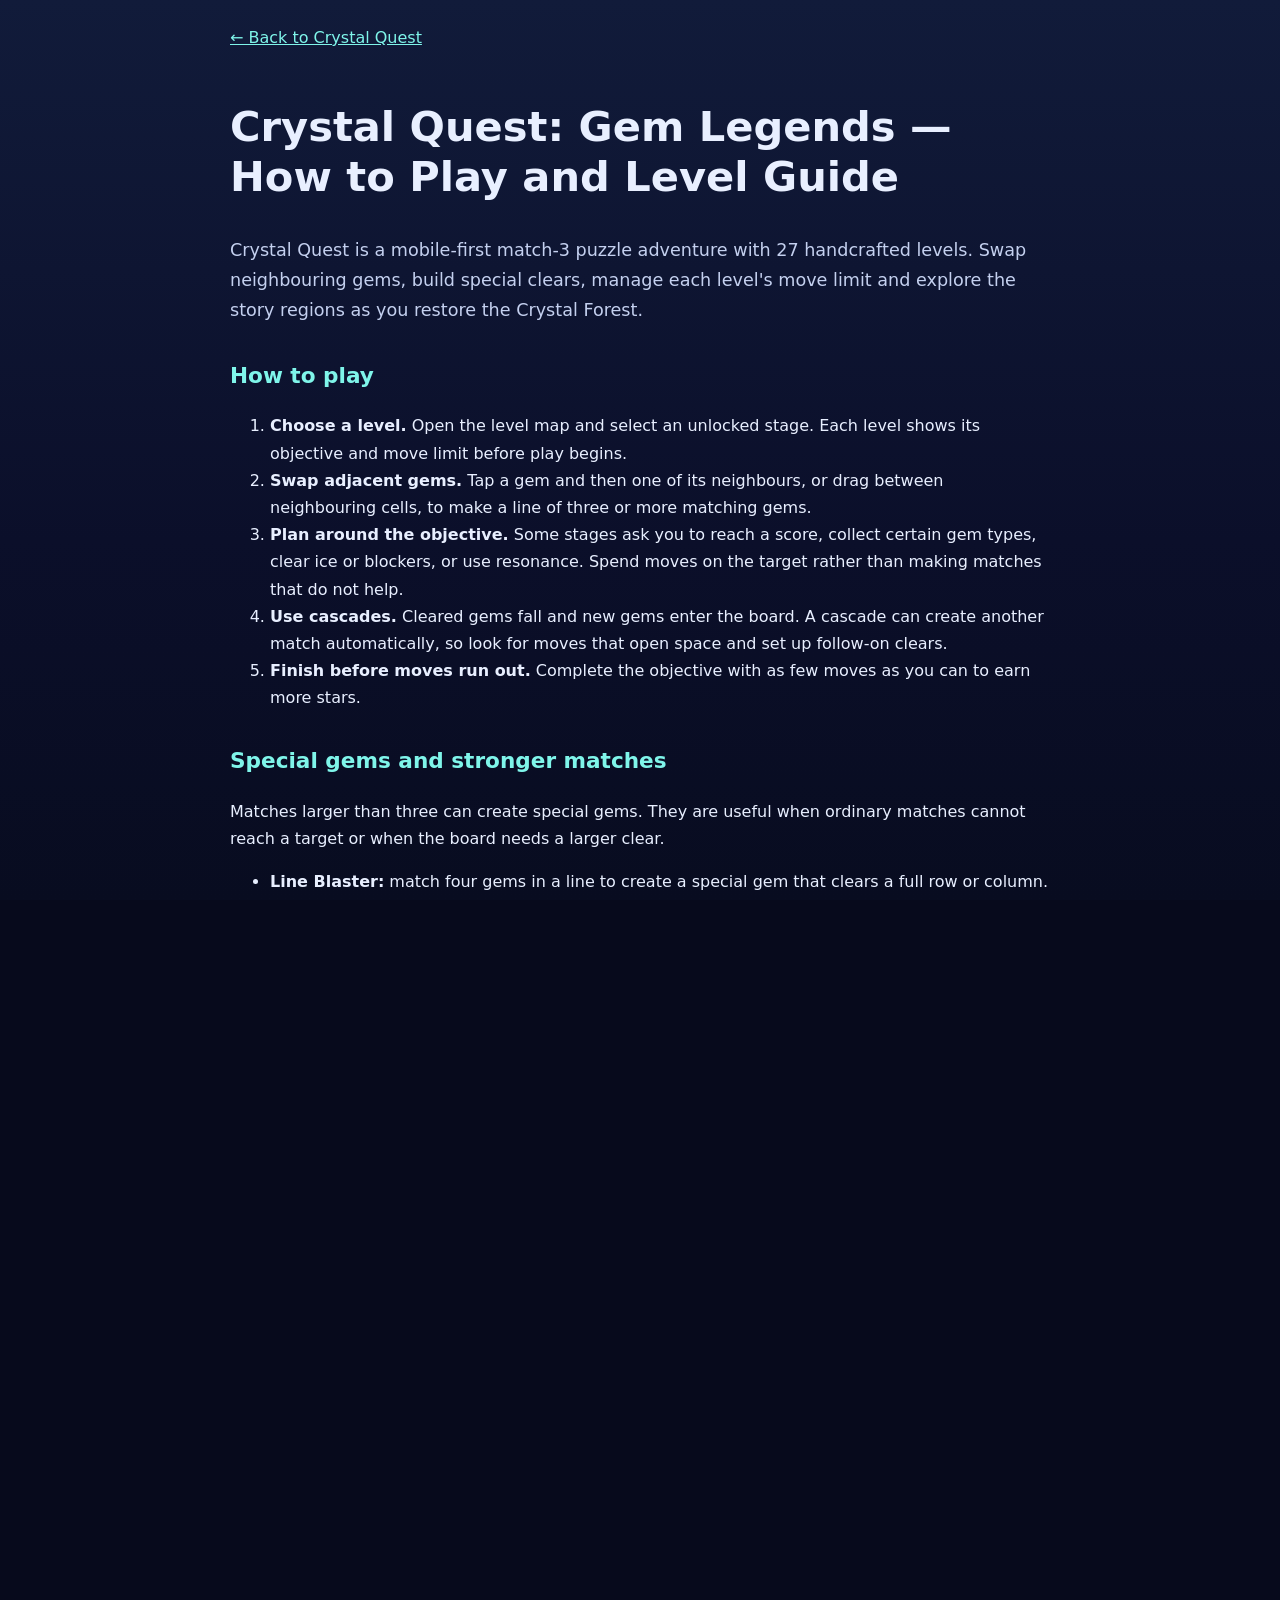
==== guide.html @ a1018753 "content: add Crystal Quest match-3 player guide" ====
<!DOCTYPE html>
<html lang="en">
<head>
  <meta charset="utf-8" />
  <meta name="viewport" content="width=device-width, initial-scale=1" />
  <meta name="description" content="Learn how to play Crystal Quest: Gem Legends, create special gems, use Crystal Resonance, beat Guardians and complete all 27 match-3 levels." />
  <meta name="robots" content="index, follow" />
  <title>Crystal Quest Guide: Match-3 Tips, Gems &amp; Levels</title>
  <link rel="canonical" href="https://gogocompany.in/crystalquest/guide.html" />
  <meta property="og:title" content="Crystal Quest Guide: Match-3 Tips, Gems &amp; Levels" />
  <meta property="og:description" content="Learn how to play Crystal Quest: Gem Legends, create special gems, use Crystal Resonance, beat Guardians and complete all 27 match-3 levels." />
  <meta property="og:type" content="article" />
  <meta property="og:url" content="https://gogocompany.in/crystalquest/guide.html" />
  <meta property="og:image" content="https://gogocompany.in/crystalquest/images/bg_cavern.jpg" />
  <meta name="twitter:card" content="summary_large_image" />
  <meta name="twitter:title" content="Crystal Quest Guide: Match-3 Tips, Gems &amp; Levels" />
  <meta name="twitter:description" content="Learn how to play Crystal Quest: Gem Legends, create special gems, use Crystal Resonance, beat Guardians and complete all 27 match-3 levels." />
  <link rel="stylesheet" href="styles.css" />
  <script type="application/ld+json">
  {
    "@context": "https://schema.org",
    "@type": "WebPage",
    "name": "Crystal Quest Guide: Match-3 Tips, Gems & Levels",
    "description": "A player guide to the rules, special gems, resonance levels, Guardians and progression in Crystal Quest: Gem Legends.",
    "url": "https://gogocompany.in/crystalquest/guide.html",
    "isPartOf": {
      "@type": "WebSite",
      "name": "Crystal Quest: Gem Legends",
      "url": "https://gogocompany.in/crystalquest/"
    },
    "publisher": {
      "@type": "Organization",
      "name": "GoGo Company",
      "url": "https://gogocompany.in/",
      "logo": "https://gogocompany.in/favicon.svg"
    }
  }
  </script>
  <style>
    :root { color-scheme: dark; }
    * { box-sizing: border-box; }
    body {
      margin: 0; padding: 24px 16px 48px;
      font-family: system-ui, -apple-system, "Segoe UI", sans-serif;
      line-height: 1.7; color: #e8efff;
      background: linear-gradient(180deg, #111b3a, #0b0f2a 60%, #080c20);
    }
    main { max-width: 820px; margin: 0 auto; }
    a { color: #7ff5ea; }
    h1 { font-size: clamp(1.8rem, 5vw, 2.6rem); line-height: 1.2; }
    h2 { margin-top: 2rem; color: #7ff5ea; font-size: 1.35rem; }
    h3 { margin-bottom: .35rem; color: #b5c7ff; }
    p, li { font-size: 1rem; }
    .lead { color: #c4d0ef; font-size: 1.1rem; }
    .back { display: inline-block; margin: 0 0 1rem; }
    .note { border-left: 3px solid #35e0d0; padding: .75rem 1rem; background: #121d3c; border-radius: 8px; }
    .play { display: inline-block; margin-top: 1rem; padding: .75rem 1.1rem; border-radius: 12px; background: #35e0d0; color: #081322; font-weight: 800; text-decoration: none; }
    footer { margin-top: 2rem; padding-top: 1rem; border-top: 1px solid #2a3760; color: #aab7d7; font-size: .9rem; }
  </style>
</head>
<body>
<main>
  <a class="back" href="./">← Back to Crystal Quest</a>
  <article>
    <h1>Crystal Quest: Gem Legends — How to Play and Level Guide</h1>
    <p class="lead">Crystal Quest is a mobile-first match-3 puzzle adventure with 27 handcrafted levels. Swap neighbouring gems, build special clears, manage each level's move limit and explore the story regions as you restore the Crystal Forest.</p>

    <h2>How to play</h2>
    <ol>
      <li><strong>Choose a level.</strong> Open the level map and select an unlocked stage. Each level shows its objective and move limit before play begins.</li>
      <li><strong>Swap adjacent gems.</strong> Tap a gem and then one of its neighbours, or drag between neighbouring cells, to make a line of three or more matching gems.</li>
      <li><strong>Plan around the objective.</strong> Some stages ask you to reach a score, collect certain gem types, clear ice or blockers, or use resonance. Spend moves on the target rather than making matches that do not help.</li>
      <li><strong>Use cascades.</strong> Cleared gems fall and new gems enter the board. A cascade can create another match automatically, so look for moves that open space and set up follow-on clears.</li>
      <li><strong>Finish before moves run out.</strong> Complete the objective with as few moves as you can to earn more stars.</li>
    </ol>

    <h2>Special gems and stronger matches</h2>
    <p>Matches larger than three can create special gems. They are useful when ordinary matches cannot reach a target or when the board needs a larger clear.</p>
    <ul>
      <li><strong>Line Blaster:</strong> match four gems in a line to create a special gem that clears a full row or column.</li>
      <li><strong>Prism Core:</strong> match five gems in a line to create a special gem that clears every gem of one colour.</li>
      <li><strong>Star Bomb:</strong> make an L- or T-shaped match to create a special gem that blasts a 3×3 area.</li>
    </ul>
    <p>Swapping two special gems together triggers a larger combined effect. Before using one, check whether its clear will reach the level objective, remove a blocker or prepare a useful cascade.</p>

    <h2>Crystal Resonance: levels 21–26</h2>
    <p>Crystal Resonance is the game's signature board mechanic. In resonance stages, glowing energy veins connect selected cells. Match a crystal on a vein node and energy travels along the path, shattering crystals it reaches. Stone blockers absorb the energy and stop it.</p>
    <p><strong>Tip:</strong> trace the visible vein before spending a move. A match near the start of a long, unobstructed vein can clear more than a direct match elsewhere. If a stone block interrupts the path, plan a separate match beside it instead of expecting the resonance to pass through.</p>

    <h2>Guardians and story regions</h2>
    <p>The adventure moves through three story regions: Crystal Forest, Emberfall Canyon and Starlit Summit. Level 20 introduces the Ember Warden encounter. The campaign finale is The Guardian on level 27, where a shield sequence responds to one gem colour at a time.</p>
    <p>During the Guardian encounter, check the colour shown beside the shield counter and match that colour to crack the next segment. Keep enough moves available for the remaining shield stages and the level objective.</p>

    <h2>Daily Challenge, Relics and saving progress</h2>
    <ul>
      <li><strong>Daily Challenge:</strong> a date-seeded puzzle changes each day. Complete it to build your daily streak.</li>
      <li><strong>Relic Vault:</strong> six one-time collectibles are earned at campaign milestones and add pieces to the game's story.</li>
      <li><strong>Progress:</strong> level progress and stars are saved in the current browser. Use Settings → Export save code to back up progress, then Import save code on another device.</li>
      <li><strong>Offline play:</strong> after the PWA has been installed and its files cached, the game can run offline in supported browsers.</li>
    </ul>

    <h2>Frequently asked questions</h2>
    <h3>How many levels are in Crystal Quest?</h3>
    <p>The campaign contains 27 handcrafted levels, including the Ember Warden encounter and the level 27 Guardian finale.</p>
    <h3>Do I need to download an app or create an account?</h3>
    <p>No account is required. You can play in a supported browser and optionally install the PWA from the browser's install option.</p>
    <h3>What should I do when a level feels difficult?</h3>
    <p>Read the objective first, look for a four- or five-gem match, and check whether a special gem or cascade can clear several target cells at once. In resonance levels, inspect the vein path and any stone blockers before moving.</p>
    <h3>Can I move my saved game to another device?</h3>
    <p>Yes. Export a save code from Settings on the first device and import it on the second one.</p>

    <p class="note">Game rules and features described here are based on the current Crystal Quest: Gem Legends build. Level objectives can differ, so always check the instructions shown inside the selected level.</p>
    <a class="play" href="./">Play Crystal Quest</a>
  </article>
  <footer>Crystal Quest: Gem Legends is an original GoGo Company browser game. <a href="https://gogocompany.in/">Visit GoGo Company</a>.</footer>
</main>
</body>
</html>
---- styles.css ----
:root{--ink: #eaf2ff;--ink-dim: #a8b6d8;--deep: #070a1c;--deep-2: #0d1230;--panel: rgba(16, 22, 52, .86);--panel-solid: #131a3d;--line: rgba(140, 170, 255, .22);--teal: #35e0d0;--teal-dark: #128a92;--pink: #ff4d9d;--gold: #ffc94d;--danger: #ff5f6d;--radius: 16px;--radius-sm: 10px;--shadow: 0 10px 30px rgba(0, 0, 0, .45);--safe-t: env(safe-area-inset-top, 0px);--safe-b: env(safe-area-inset-bottom, 0px);--safe-l: env(safe-area-inset-left, 0px);--safe-r: env(safe-area-inset-right, 0px);--font: "Trebuchet MS", "Segoe UI", system-ui, -apple-system, sans-serif}*{box-sizing:border-box;-webkit-tap-highlight-color:transparent}html,body{margin:0;padding:0;height:100%;overflow:hidden;background:var(--deep);color:var(--ink);font-family:var(--font);overscroll-behavior:none;touch-action:manipulation}#app{position:fixed;inset:0;overflow:hidden}.sr-only{position:absolute;width:1px;height:1px;padding:0;margin:-1px;overflow:hidden;clip:rect(0 0 0 0);white-space:nowrap;border:0}.screen{position:absolute;inset:0;display:none;flex-direction:column;padding:calc(var(--safe-t) + 8px) calc(var(--safe-r) + 10px) calc(var(--safe-b) + 8px) calc(var(--safe-l) + 10px);overflow:hidden}.screen.is-active{display:flex}.bg-layer{position:absolute;inset:0;background-size:cover;background-position:center;z-index:0;pointer-events:none}.bg-home{background-image:url(images/bg_cavern.jpg)}.bg-map{background-image:url(images/bg_map.jpg)}.bg-game{background-image:url(images/bg_cavern.jpg)}.bg-layer:after{content:"";position:absolute;inset:0;background:radial-gradient(ellipse at 50% 30%,#070a1c59,#070a1cdb 78%)}.btn{appearance:none;border:1px solid var(--line);background:#ffffff0f;color:var(--ink);font-family:inherit;font-size:15px;font-weight:700;letter-spacing:.4px;padding:12px 20px;border-radius:var(--radius-sm);cursor:pointer;transition:transform .12s ease,background .18s ease,box-shadow .18s ease;min-height:46px;display:inline-flex;align-items:center;justify-content:center;gap:8px}.btn:active{transform:scale(.96)}.btn:focus-visible{outline:3px solid var(--teal);outline-offset:2px}.btn-primary{background:linear-gradient(180deg,#4ff0dd,#17a8b4);border-color:#7ff5ea;color:#04202a;box-shadow:0 6px #0b6b78,0 10px 22px #17a8b466}.btn-primary:active{box-shadow:0 2px #0b6b78;transform:translateY(3px) scale(.99)}.btn-ghost{background:#ffffff12}.btn-ghost:hover{background:#ffffff21}.btn-danger{background:#ff5f6d29;border-color:#ff5f6d80;color:#ffc3c8}.btn-lg{font-size:19px;padding:16px 34px;min-height:58px;border-radius:14px}.btn[disabled]{opacity:.45;pointer-events:none}.icon-btn{appearance:none;border:1px solid var(--line);background:#ffffff12;color:var(--ink);width:42px;height:42px;border-radius:12px;display:inline-flex;align-items:center;justify-content:center;cursor:pointer;flex:0 0 auto}.icon-btn svg{width:22px;height:22px}.icon-btn:active{transform:scale(.94)}.icon-btn:focus-visible{outline:3px solid var(--teal);outline-offset:2px}.home-inner{position:relative;z-index:1;flex:1;display:flex;flex-direction:column;align-items:center;justify-content:center;gap:26px;text-align:center;padding:10px}.logo{display:flex;flex-direction:column;align-items:center;gap:4px}.logo-gem{width:clamp(84px,24vw,130px);height:clamp(84px,24vw,130px);filter:drop-shadow(0 8px 22px rgba(53,224,208,.5));animation:floaty 3.6s ease-in-out infinite}@keyframes floaty{0%,to{transform:translateY(0) rotate(-2deg)}50%{transform:translateY(-10px) rotate(2deg)}}.logo-title{margin:6px 0 0;font-size:clamp(30px,9.5vw,52px);line-height:.98;letter-spacing:2px;font-weight:900;color:#fff;text-shadow:0 3px 0 #0b6b78,0 6px 18px rgba(0,0,0,.6)}.logo-title span{display:block;color:var(--teal);text-shadow:0 3px 0 #0b3f52,0 6px 18px rgba(0,0,0,.6)}.logo-sub{margin:8px 0 0;font-size:clamp(11px,3.4vw,15px);letter-spacing:6px;color:var(--gold);font-weight:700}.home-actions{display:flex;flex-direction:column;gap:12px;width:min(320px,84vw)}.home-row{display:flex;gap:10px}.home-row .btn{flex:1;font-size:13px;padding:11px 8px}.home-foot{position:relative;z-index:1;margin:0;font-size:11px;color:var(--ink-dim);text-align:center}.topbar{position:relative;z-index:2;display:flex;align-items:center;gap:10px;padding:4px 2px 10px}.topbar-title{flex:1;margin:0;font-size:19px;letter-spacing:1.4px;text-transform:uppercase;color:#fff;text-shadow:0 2px 8px rgba(0,0,0,.7)}.star-pill{display:inline-flex;align-items:center;gap:6px;background:#0000006b;border:1px solid var(--line);padding:7px 13px;border-radius:999px;font-weight:800;font-size:14px}.star-pill svg{width:17px;height:17px;color:var(--gold)}.level-scroll{position:relative;z-index:1;flex:1;overflow-y:auto;overflow-x:hidden;-webkit-overflow-scrolling:touch;padding:4px 2px 24px}.level-grid{display:flex;flex-direction:column;gap:14px;max-width:720px;margin:0 auto}.level-card{position:relative;appearance:none;border:1px solid var(--line);background:var(--panel);border-radius:var(--radius);padding:12px 6px 10px;color:var(--ink);font-family:inherit;cursor:pointer;display:flex;flex-direction:column;align-items:center;gap:5px;min-height:104px;transition:transform .14s ease,box-shadow .2s ease;box-shadow:0 4px 14px #00000059}.level-card:active{transform:scale(.95)}.level-card:focus-visible{outline:3px solid var(--teal);outline-offset:2px}.level-card.is-locked{opacity:.5;cursor:not-allowed}.level-card.is-current{border-color:var(--teal);box-shadow:0 0 0 2px #35e0d059,0 8px 22px #35e0d047}.level-num{font-size:22px;font-weight:900;color:#fff;line-height:1}.level-name{font-size:10px;color:var(--ink-dim);text-align:center;line-height:1.2;min-height:24px}.level-stars{display:flex;gap:2px}.level-stars svg{width:13px;height:13px;color:#fff3}.level-stars svg.on{color:var(--gold)}.level-lock{position:absolute;top:8px;right:8px;width:15px;height:15px;color:var(--ink-dim)}.hud{position:relative;z-index:2;display:flex;align-items:center;gap:8px;padding:2px 2px 8px}.hud-left{flex:1;min-width:0}.hud-level{font-size:11px;letter-spacing:1.6px;text-transform:uppercase;color:var(--teal);font-weight:800}.hud-level-name{font-size:14px;font-weight:700;color:#fff;white-space:nowrap;overflow:hidden;text-overflow:ellipsis}.hud-moves{display:flex;flex-direction:column;align-items:center;background:#00000073;border:1px solid var(--line);border-radius:14px;padding:5px 16px;min-width:78px}.hud-moves-num{font-size:24px;font-weight:900;line-height:1;color:#fff}.hud-moves-label{font-size:9px;letter-spacing:1.4px;text-transform:uppercase;color:var(--ink-dim)}.hud-moves.is-low .hud-moves-num{color:var(--danger);animation:pulse 1s ease-in-out infinite}@keyframes pulse{0%,to{transform:scale(1)}50%{transform:scale(1.14)}}.hud-right{flex:1;text-align:right;min-width:0}.hud-score-label{font-size:10px;letter-spacing:1.6px;text-transform:uppercase;color:var(--ink-dim)}.hud-score{font-size:20px;font-weight:900;color:var(--gold);line-height:1.1}.objective-bar{position:relative;z-index:2;display:flex;gap:8px;flex-wrap:wrap;padding:0 2px 8px}.obj-chip{display:inline-flex;align-items:center;gap:7px;background:#0000006b;border:1px solid var(--line);border-radius:999px;padding:5px 12px 5px 6px;font-size:12px;font-weight:700}.obj-chip.is-done{border-color:var(--teal);background:#35e0d029}.obj-chip.is-done .obj-text{color:var(--teal)}.obj-icon{width:22px;height:22px;flex:0 0 auto}.obj-text{white-space:nowrap}.board-area{position:relative;z-index:1;flex:1;display:flex;align-items:center;justify-content:center;min-height:0}.board-wrap{position:relative;border-radius:20px;background:#06091a9e;border:1px solid rgba(140,170,255,.2);box-shadow:inset 0 0 40px #0009,0 12px 34px #00000080;padding:6px;touch-action:none}#board-canvas{display:block;border-radius:14px;touch-action:none;cursor:pointer}#board-canvas:focus-visible{outline:3px solid var(--teal);outline-offset:3px}.combo-banner{position:absolute;left:50%;top:42%;transform:translate(-50%,-50%) scale(.6);font-size:clamp(22px,7vw,40px);font-weight:900;letter-spacing:2px;color:#fff;text-shadow:0 3px 0 #b03a72,0 0 26px rgba(255,77,157,.9);opacity:0;pointer-events:none;white-space:nowrap}.combo-banner.show{animation:comboPop .95s cubic-bezier(.2,1.4,.4,1) forwards}@keyframes comboPop{0%{opacity:0;transform:translate(-50%,-50%) scale(.5) rotate(-6deg)}25%{opacity:1;transform:translate(-50%,-50%) scale(1.12) rotate(2deg)}70%{opacity:1;transform:translate(-50%,-58%) scale(1) rotate(0)}to{opacity:0;transform:translate(-50%,-78%) scale(.94)}}.game-controls{position:relative;z-index:2;display:flex;gap:8px;justify-content:center;padding:10px 2px 2px}.ctrl-btn{appearance:none;border:1px solid var(--line);background:#ffffff12;color:var(--ink);font-family:inherit;font-size:11px;font-weight:700;letter-spacing:.6px;text-transform:uppercase;border-radius:13px;padding:8px 14px;display:inline-flex;flex-direction:column;align-items:center;gap:3px;cursor:pointer;min-width:74px;min-height:52px}.ctrl-btn svg{width:20px;height:20px}.ctrl-btn:active{transform:scale(.94);background:#ffffff24}.ctrl-btn:focus-visible{outline:3px solid var(--teal);outline-offset:2px}.ctrl-btn[disabled]{opacity:.4;pointer-events:none}.modal{position:fixed;inset:0;z-index:50;display:flex;align-items:center;justify-content:center;background:#040612c7;backdrop-filter:blur(4px);-webkit-backdrop-filter:blur(4px);padding:calc(var(--safe-t) + 16px) 16px calc(var(--safe-b) + 16px);animation:fadeIn .18s ease}.modal[hidden]{display:none}@keyframes fadeIn{0%{opacity:0}to{opacity:1}}.modal-card{width:min(400px,100%);max-height:100%;overflow-y:auto;background:linear-gradient(180deg,#1a2350,#101637);border:1px solid rgba(140,170,255,.3);border-radius:20px;padding:22px 20px;box-shadow:var(--shadow);animation:cardIn .26s cubic-bezier(.2,1.3,.4,1);text-align:center}.modal-card-wide{width:min(480px,100%)}@keyframes cardIn{0%{opacity:0;transform:translateY(18px) scale(.95)}to{opacity:1;transform:none}}.modal-title{margin:0 0 14px;font-size:23px;letter-spacing:1.2px;color:#fff;text-shadow:0 2px 10px rgba(0,0,0,.6)}.modal-text{margin:0 0 14px;font-size:14px;color:var(--ink-dim)}.modal-actions{display:flex;flex-direction:column;gap:9px;margin-top:16px}.modal-actions .btn{width:100%}.stars-row{display:flex;justify-content:center;gap:10px;margin:6px 0 16px}.stars-row svg{width:46px;height:46px;color:#ffffff29}.stars-row svg.on{color:var(--gold);filter:drop-shadow(0 0 12px rgba(255,201,77,.8));animation:starPop .5s cubic-bezier(.2,1.6,.4,1) backwards}.stars-row svg.on:nth-child(1){animation-delay:.05s}.stars-row svg.on:nth-child(2){animation-delay:.2s}.stars-row svg.on:nth-child(3){animation-delay:.35s}@keyframes starPop{0%{transform:scale(0) rotate(-40deg);opacity:0}to{transform:none;opacity:1}}.result-rows{display:flex;flex-direction:column;gap:7px}.result-row{display:flex;justify-content:space-between;align-items:center;background:#0000004d;border-radius:10px;padding:9px 14px;font-size:14px;color:var(--ink-dim)}.result-row strong{color:#fff;font-size:16px}.setting-list{display:flex;flex-direction:column;gap:4px;text-align:left}.setting-row{display:flex;align-items:center;justify-content:space-between;gap:12px;padding:12px 4px;font-size:15px;font-weight:600;border-bottom:1px solid rgba(140,170,255,.12);cursor:pointer}.setting-row:last-child{border-bottom:0}.switch{appearance:none;width:50px;height:28px;flex:0 0 auto;background:#ffffff29;border-radius:999px;position:relative;cursor:pointer;transition:background .2s ease;border:1px solid var(--line)}.switch:after{content:"";position:absolute;top:2px;left:2px;width:22px;height:22px;border-radius:50%;background:#fff;transition:transform .2s cubic-bezier(.3,1.4,.5,1)}.switch:checked{background:var(--teal-dark);border-color:var(--teal)}.switch:checked:after{transform:translate(22px)}.switch:focus-visible{outline:3px solid var(--teal);outline-offset:2px}.help-body{text-align:left;font-size:14px;line-height:1.55;color:var(--ink-dim)}.help-body p{margin:0 0 10px}.help-body strong{color:var(--ink)}.toast{position:fixed;left:50%;bottom:calc(var(--safe-b) + 84px);transform:translate(-50%) translateY(14px);background:#0a0e24f2;border:1px solid var(--line);color:var(--ink);font-size:13px;font-weight:600;padding:11px 20px;border-radius:999px;z-index:80;opacity:0;pointer-events:none;transition:opacity .22s ease,transform .22s ease;max-width:88vw;text-align:center;box-shadow:var(--shadow)}.toast.show{opacity:1;transform:translate(-50%) translateY(0)}.loading{position:fixed;inset:0;z-index:100;display:flex;flex-direction:column;align-items:center;justify-content:center;gap:18px;background:var(--deep);transition:opacity .4s ease}.loading.hide{opacity:0;pointer-events:none}.loading p{margin:0;font-size:13px;letter-spacing:2px;text-transform:uppercase;color:var(--ink-dim)}.loading-gem{width:54px;height:54px;background:linear-gradient(135deg,#7ff5ea,#17a8b4);clip-path:polygon(50% 0%,100% 35%,82% 100%,18% 100%,0% 35%);animation:spinGem 1.5s ease-in-out infinite;box-shadow:0 0 30px #35e0d099}@keyframes spinGem{0%,to{transform:rotate(0) scale(1)}50%{transform:rotate(180deg) scale(.82)}}.save-io{margin-top:10px;display:flex;flex-direction:column;gap:8px}
.save-io-btns{display:flex;gap:8px}
.save-io-btns .btn{flex:1;font-size:12px;padding:9px 8px}
.save-code{width:100%;background:#101637;border:1px solid var(--line);border-radius:var(--radius-sm);color:var(--ink);font:12px/1.4 monospace;padding:8px;resize:vertical;min-height:56px}
.world-scroll{position:relative;z-index:1;flex:1;overflow-y:auto;overflow-x:hidden;-webkit-overflow-scrolling:touch;padding:4px 2px 24px}
.world-scene{border:1px solid var(--line);border-radius:var(--radius);overflow:hidden;box-shadow:0 8px 26px #00000073;background:#0c1327}
.world-svg{display:block;width:100%;height:auto}
.wf-layer{opacity:.14;filter:grayscale(1);transition:opacity .8s ease,filter .8s ease}
.wf-layer.restored{opacity:1;filter:none}
.world-progress{margin:14px 2px 4px;max-width:720px;margin-left:auto;margin-right:auto}
.world-progress-bar{height:12px;border-radius:999px;background:#101637;border:1px solid var(--line);overflow:hidden}
#world-progress-fill{height:100%;width:0;border-radius:999px;background:linear-gradient(90deg,#17a8b4,#7ff5ea);transition:width .8s ease}
.world-progress-text{margin:8px 2px 0;font-size:12px;color:var(--ink-dim);font-weight:700}
.world-note{margin:6px 2px 2px;font-size:11px;color:var(--ink-dim);max-width:720px;margin-left:auto;margin-right:auto}
.world-stories{display:flex;flex-direction:column;gap:10px;margin-top:12px;max-width:720px;margin-left:auto;margin-right:auto}
.world-story{background:var(--panel);border:1px solid var(--line);border-radius:var(--radius);padding:12px 14px}
.world-story.is-done{border-color:#35e0d066}
.world-story-title{margin:0 0 6px;font-size:14px;color:#fff;letter-spacing:.6px}
.world-story-text{margin:0;font-size:13px;line-height:1.5;color:var(--ink-dim)}
.world-story-req{margin:0;font-size:12px;color:var(--ink-dim);font-style:italic}
.world-new{display:inline-block;font-size:10px;font-weight:800;letter-spacing:1px;text-transform:uppercase;background:var(--teal);color:#04202a;border-radius:999px;padding:2px 8px;vertical-align:middle;margin-left:6px}
@media(min-width:700px){.screen{padding-left:calc(var(--safe-l) + 24px);padding-right:calc(var(--safe-r) + 24px)}.hud,.objective-bar,.game-controls,.topbar{max-width:720px;width:100%;margin-left:auto;margin-right:auto}.region-levels{grid-template-columns:repeat(auto-fill,minmax(104px,1fr))}.modal-actions{flex-direction:row;flex-wrap:wrap}.modal-actions .btn{flex:1 1 44%}}@media(min-width:1024px){.hud,.objective-bar,.game-controls,.topbar{max-width:640px}}@media(max-height:620px){.logo-gem{width:66px;height:66px}.home-inner{gap:14px}.ctrl-btn{min-height:44px;padding:6px 10px}.hud-moves-num{font-size:20px}}body.reduced-motion *,body.reduced-motion *:before,body.reduced-motion *:after{animation-duration:.001ms!important;animation-iteration-count:1!important;transition-duration:.001ms!important}@media(prefers-reduced-motion:reduce){*{animation-duration:.001ms!important;transition-duration:.001ms!important}}
/* ---- Relic vault ---- */
.relic-list{display:flex;flex-direction:column;gap:10px;padding:2px 2px 4px;max-width:720px;margin-left:auto;margin-right:auto}
.relic-card{display:flex;align-items:flex-start;gap:12px;border:1px solid var(--line);border-radius:var(--radius);background:var(--panel);padding:12px;box-shadow:0 4px 14px #00000059}
.relic-card.is-owned{background:#12294acc;border-color:#35e0d059}
.relic-icon{flex:0 0 auto;display:flex;align-items:center;justify-content:center;width:44px;height:44px}
.relic-body{display:flex;flex-direction:column;gap:3px;min-width:0;flex:1;text-align:left}
.relic-name{font-weight:800;color:#eaf6ff;font-size:1rem}
.relic-when{font-size:.76rem;color:var(--gold);letter-spacing:.3px}
.relic-text{font-size:.85rem;color:#c9d9f2;line-height:1.45}
.relic-card:not(.is-owned) .relic-name{color:#93a7c9}
.relic-card:not(.is-owned) .relic-when{color:#8fa3c8}

/* ---- Accessibility: global focus visibility ---- */
a:focus-visible,button:focus-visible,[tabindex]:focus-visible,canvas:focus-visible,input:focus-visible,textarea:focus-visible{outline:3px solid var(--teal);outline-offset:2px}
/* ---- Story modal ---- */
.story-portrait{display:flex;align-items:center;justify-content:center;min-height:54px}
.story-portrait-dot{width:34px;height:34px;border-radius:50%;display:inline-block;box-shadow:0 0 12px rgba(255,255,255,.3)}
.story-speaker{font-weight:800;color:var(--gold);letter-spacing:.4px;margin:4px 0 2px;font-size:.95rem}
.story-text{font-size:.92rem;color:#c9d9f2;line-height:1.5;margin:0}

/* ---- UI polish pass ---- */
.home-progress{display:inline-flex;align-items:center;gap:12px;background:#00000073;border:1px solid var(--line);border-radius:999px;padding:8px 18px;font-size:13px;font-weight:700;color:var(--ink-dim)}
.home-progress strong{color:#fff;font-size:15px}
.hp-stars{display:inline-flex;align-items:center;gap:5px}
.hp-stars svg{width:14px;height:14px;color:var(--gold);vertical-align:-2px}
.hp-sep{width:1px;height:14px;background:var(--line)}
.home-grid{display:grid;grid-template-columns:1fr 1fr;gap:10px}
.home-grid .btn{min-height:50px;font-size:14px;padding:11px 10px}
.btn-play{position:relative;overflow:hidden;font-size:21px;letter-spacing:1.2px;min-height:62px;box-shadow:0 8px #0b6b78,0 14px 30px #17a8b466}
.btn-play:after{content:"";position:absolute;top:0;left:-80%;width:45%;height:100%;background:linear-gradient(105deg,transparent,#ffffff2e,transparent);animation:playShine 3.4s ease-in-out infinite}
@keyframes playShine{0%,55%{left:-80%}100%{left:150%}}
.region-block{border-radius:var(--radius)}
.region-head{display:flex;align-items:baseline;justify-content:space-between;gap:8px;padding:10px 14px;border:1px solid var(--line);border-bottom:0;border-radius:var(--radius) var(--radius) 0 0;background:#0000008c;position:relative}
.region-head:before{content:"";position:absolute;left:0;top:0;bottom:0;width:4px;background:var(--region-accent,#35e0d0);border-radius:var(--radius) 0 0 var(--radius)}
.region-name{font-size:15px;font-weight:900;letter-spacing:1.2px;color:#fff;text-transform:uppercase}
.region-range{font-size:11px;font-weight:700;color:var(--ink-dim);letter-spacing:.6px}
.region-levels{display:grid;grid-template-columns:repeat(auto-fill,minmax(88px,1fr));gap:10px;border:1px solid var(--line);border-top:0;border-radius:0 0 var(--radius) var(--radius);background:#070a1c80;padding:12px}
.level-card.is-current{animation:currentGlow 2.4s ease-in-out infinite}
@keyframes currentGlow{0%,100%{box-shadow:0 0 0 2px #35e0d059,0 8px 22px #35e0d047}50%{box-shadow:0 0 0 3px #35e0d09c,0 10px 26px #35e0d080}}
.level-card.is-perfected{border-color:#ffc94d80}
.level-badge{position:absolute;top:8px;left:8px;font-size:9px;font-weight:900;letter-spacing:1px;text-transform:uppercase;background:var(--teal);color:#04202a;border-radius:999px;padding:2px 7px}
.level-stars svg{width:14px;height:14px}
.hud-pause{margin-left:2px}
.hud-moves-num,.hud-score{text-shadow:0 2px 6px rgba(0,0,0,.55)}
.obj-chip{flex-wrap:wrap;padding:5px 12px 6px 6px}
.obj-meter{flex:1 0 100%;display:block;height:4px;border-radius:999px;background:#ffffff1f;margin:4px 2px 0;overflow:hidden}
.obj-meter-fill{display:block;height:100%;border-radius:999px;background:var(--teal);transition:width .3s ease}
.obj-chip.is-done .obj-meter-fill{background:var(--gold)}
.new-best{display:inline-block;margin:2px auto 10px;padding:4px 14px;border-radius:999px;background:linear-gradient(180deg,#ffd98a,#ffb347);color:#3d2500;font-weight:900;letter-spacing:1.2px;font-size:12px;text-transform:uppercase;box-shadow:0 4px 14px #ffb34766}
.new-best[hidden]{display:none}
@media(max-height:700px){.home-inner{gap:16px}.logo-gem{width:clamp(70px,20vw,96px);height:clamp(70px,20vw,96px)}.btn-play{min-height:54px;font-size:18px}.home-grid .btn{min-height:44px}}
@media(max-height:560px){.home-progress{padding:5px 12px;font-size:12px}.home-foot{display:none}}


/* ===== Google AdSense menu ad slot ===== */
.ad-slot {
  margin: 10px auto 6px;
  max-width: 320px;
  text-align: center;
}
.ad-slot[hidden] { display: none; }
.ad-label {
  display: block;
  font-size: 10px;
  letter-spacing: 0.08em;
  text-transform: uppercase;
  color: #8fa3c8;
  margin-bottom: 2px;
}
.ad-slot ins.adsbygoogle { display: block; }
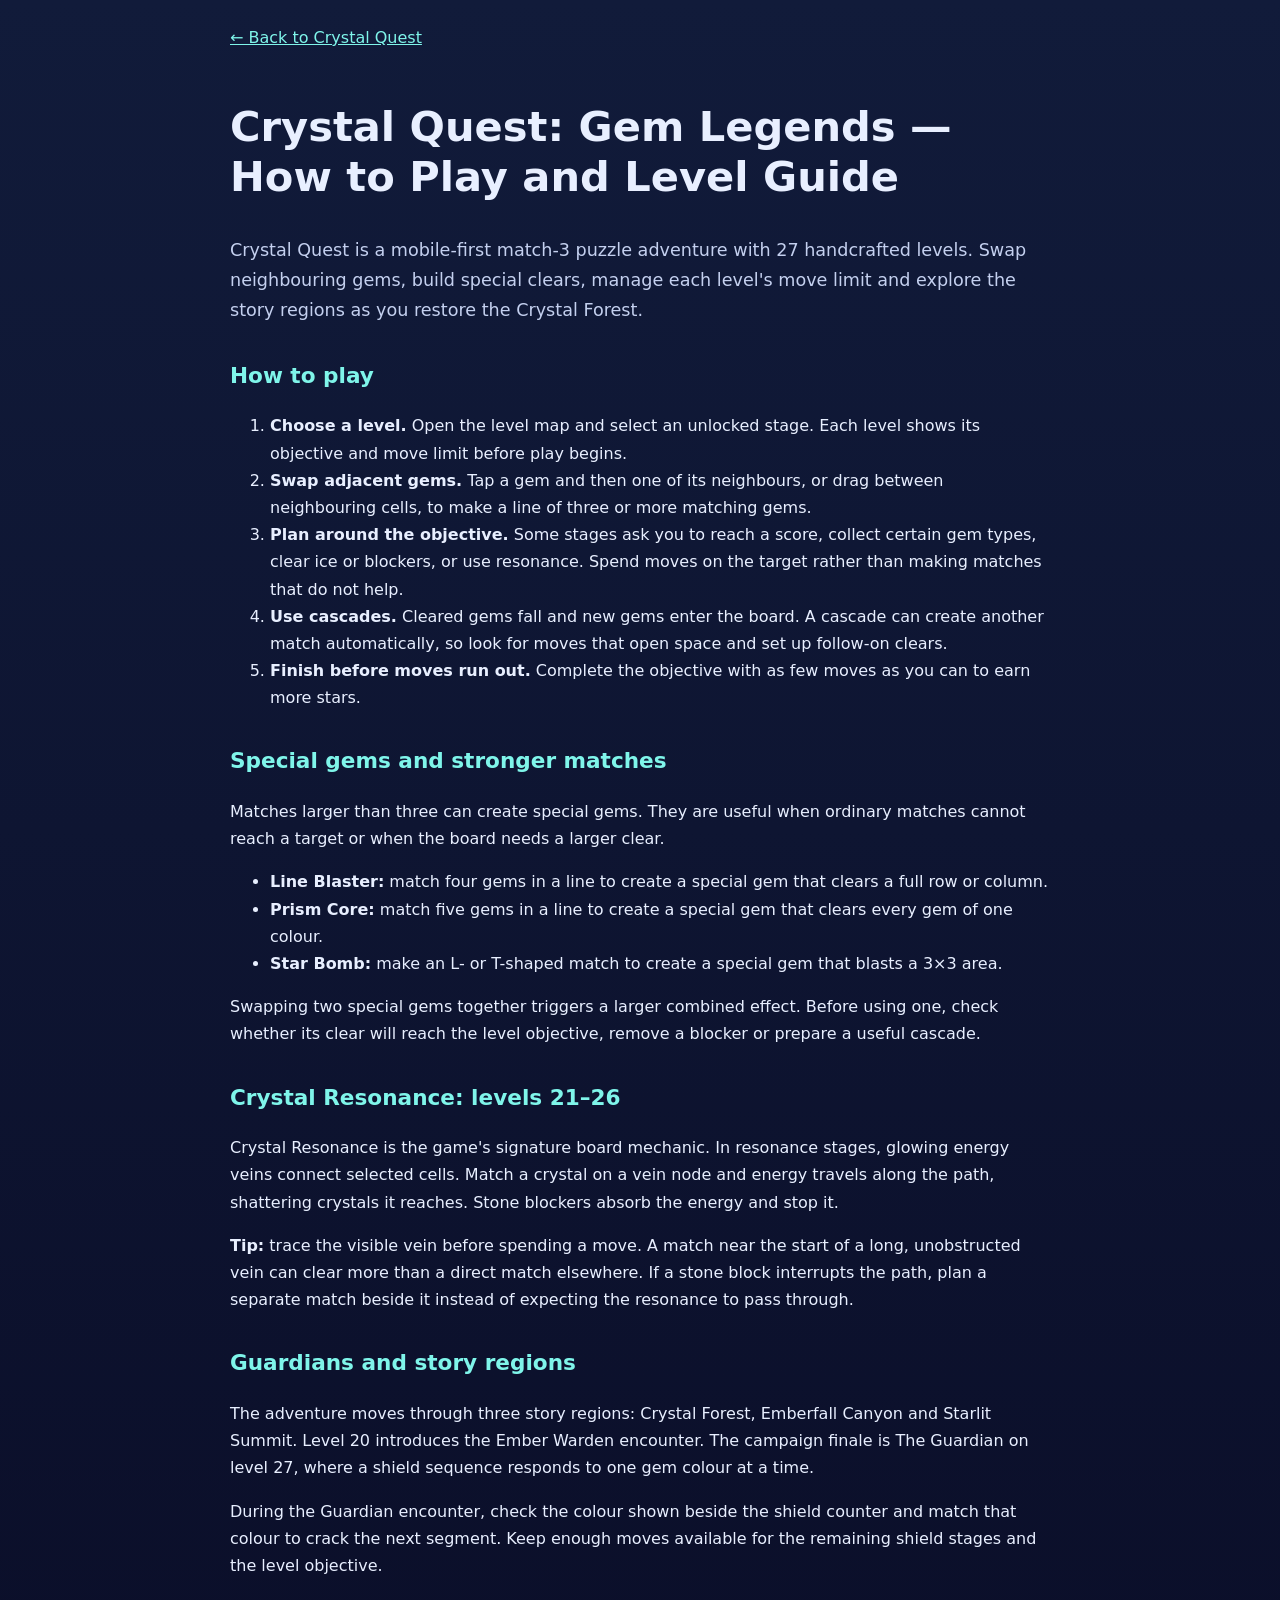
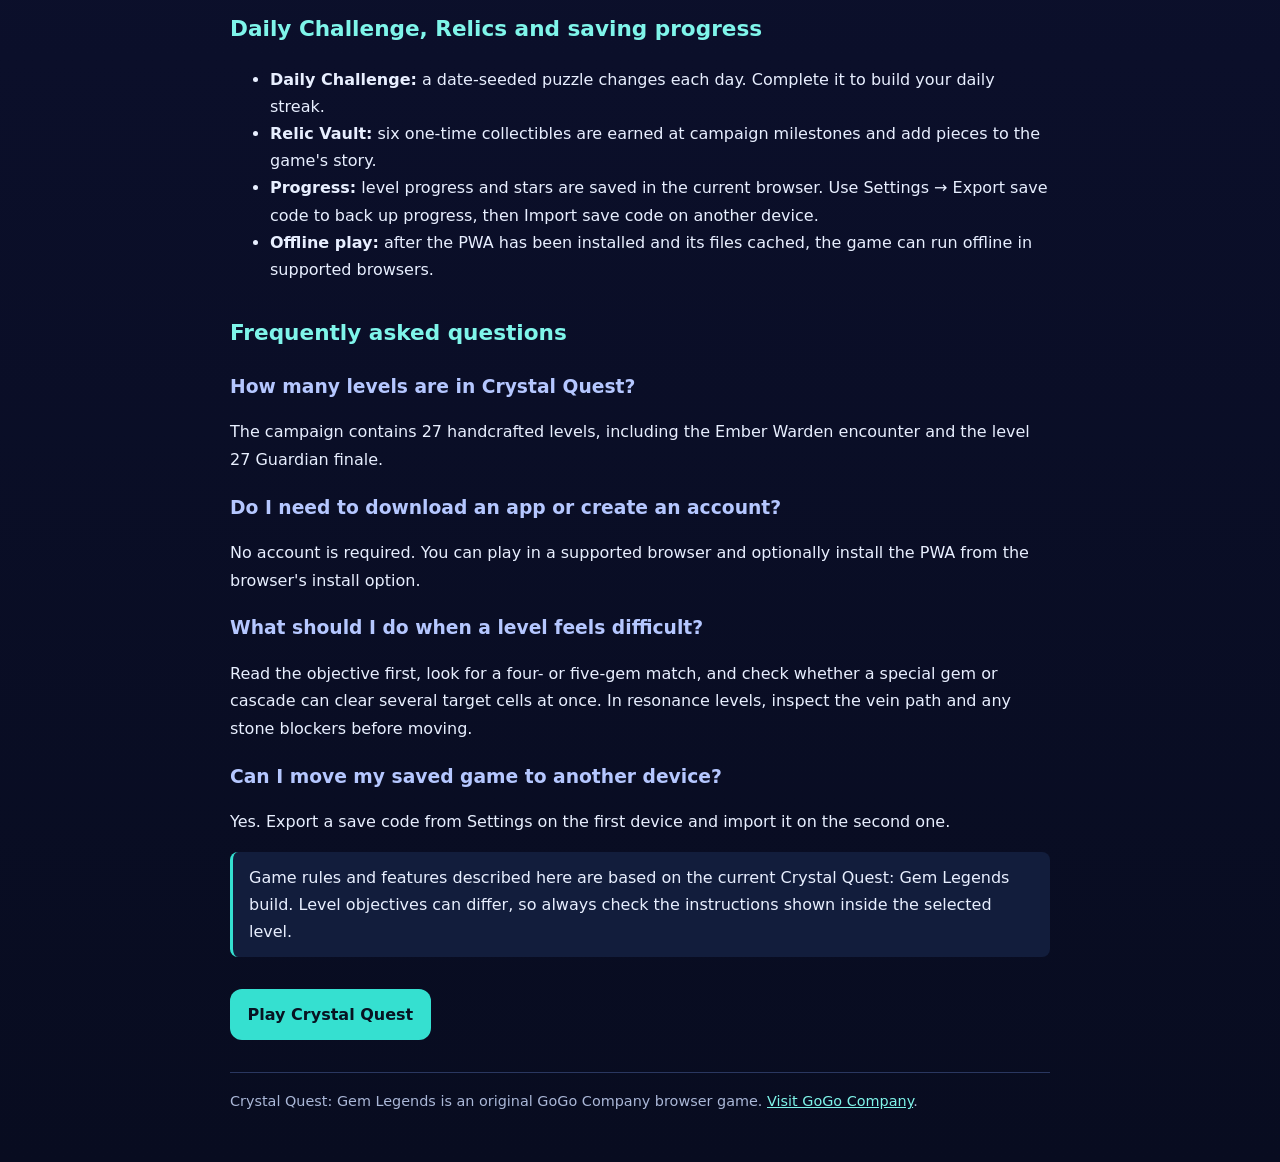
==== commit 7fc1d6a7: "fix: keep Crystal Quest guide styles independent of game UI" ====
--- a/guide.html
+++ b/guide.html
@@ -15,7 +15,6 @@
   <meta name="twitter:card" content="summary_large_image" />
   <meta name="twitter:title" content="Crystal Quest Guide: Match-3 Tips, Gems &amp; Levels" />
   <meta name="twitter:description" content="Learn how to play Crystal Quest: Gem Legends, create special gems, use Crystal Resonance, beat Guardians and complete all 27 match-3 levels." />
-  <link rel="stylesheet" href="styles.css" />
   <script type="application/ld+json">
   {
     "@context": "https://schema.org",
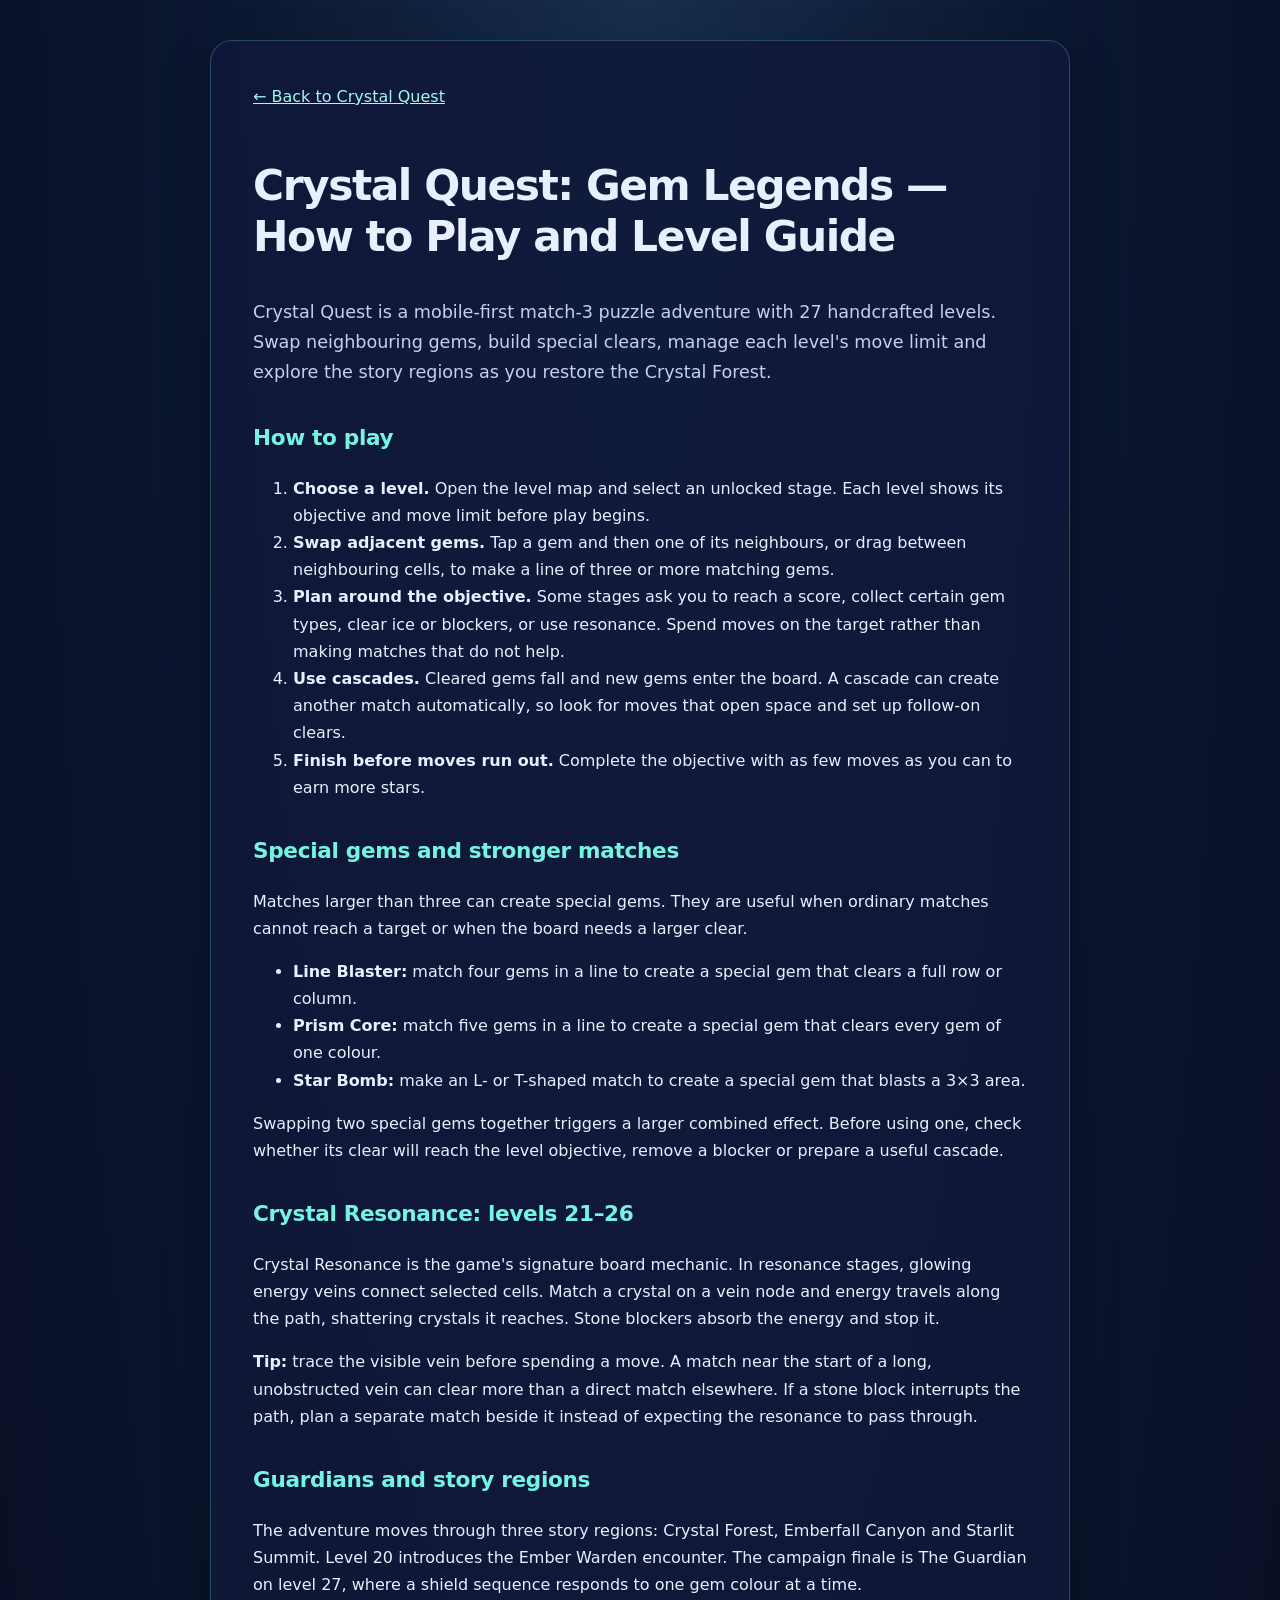
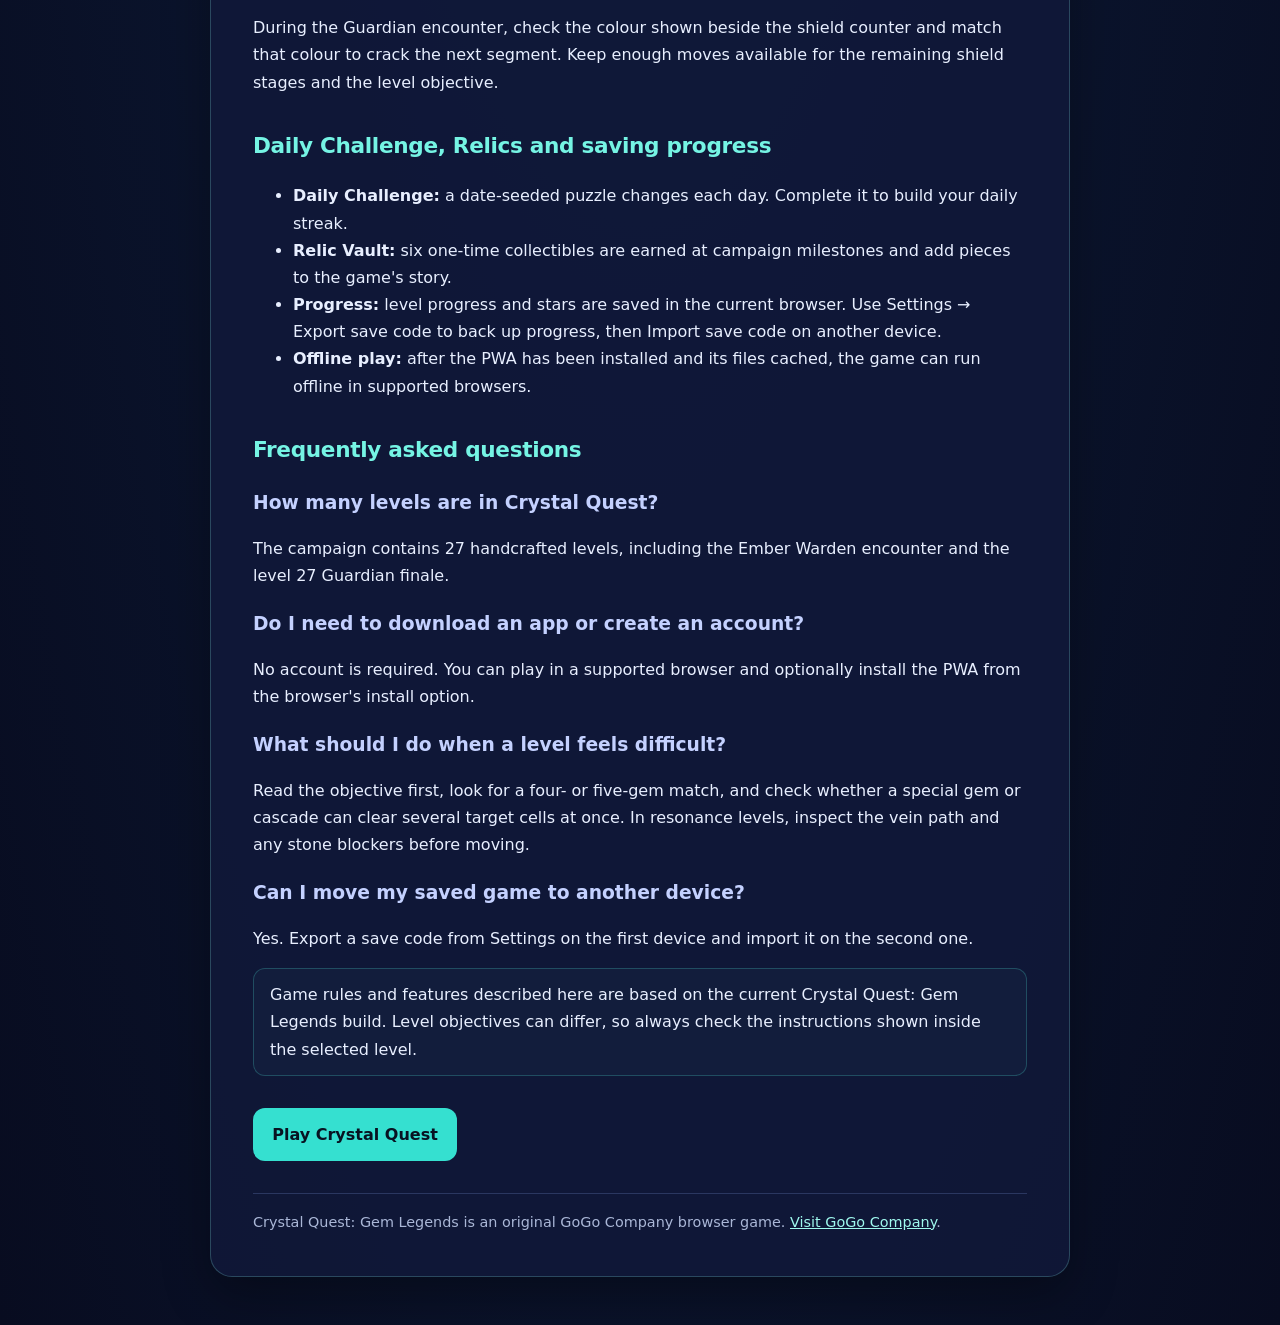
==== commit e9c58cf9: "style(ui): refresh support and guide page layout" ====
--- a/guide.html
+++ b/guide.html
@@ -55,6 +55,19 @@
     .note { border-left: 3px solid #35e0d0; padding: .75rem 1rem; background: #121d3c; border-radius: 8px; }
     .play { display: inline-block; margin-top: 1rem; padding: .75rem 1.1rem; border-radius: 12px; background: #35e0d0; color: #081322; font-weight: 800; text-decoration: none; }
     footer { margin-top: 2rem; padding-top: 1rem; border-top: 1px solid #2a3760; color: #aab7d7; font-size: .9rem; }
+  
+    /* UI refresh: shared game guide reading surface */
+    body { padding: clamp(16px, 4vw, 40px) 14px 48px; background: radial-gradient(ellipse at 50% 0%, #172e4c 0%, #0b1630 48%, #080c20 100%); }
+    main { max-width: 860px; padding: clamp(20px, 4vw, 42px); background: rgba(17,25,57,.88); border: 1px solid rgba(143,249,236,.22); border-radius: 22px; box-shadow: 0 18px 48px rgba(0,0,0,.32); }
+    h1 { font-size: clamp(1.85rem, 5vw, 2.65rem); letter-spacing: -.035em; }
+    h2 { color: #75f4e4; letter-spacing: -.015em; }
+    h3 { color: #c4d1ff; }
+    a { color: #9ff9ee; }
+    .play { min-height: 46px; padding: .8rem 1.2rem; border-radius: 12px; }
+    .note { border-radius: 12px; border: 1px solid rgba(75,229,212,.24); }
+    :focus-visible { outline: 3px solid #a5fff4; outline-offset: 3px; }
+    @media(max-width:420px) { main { padding: 20px 16px; border-radius: 16px; } p,li { font-size: .96rem; } }
+
   </style>
 </head>
 <body>
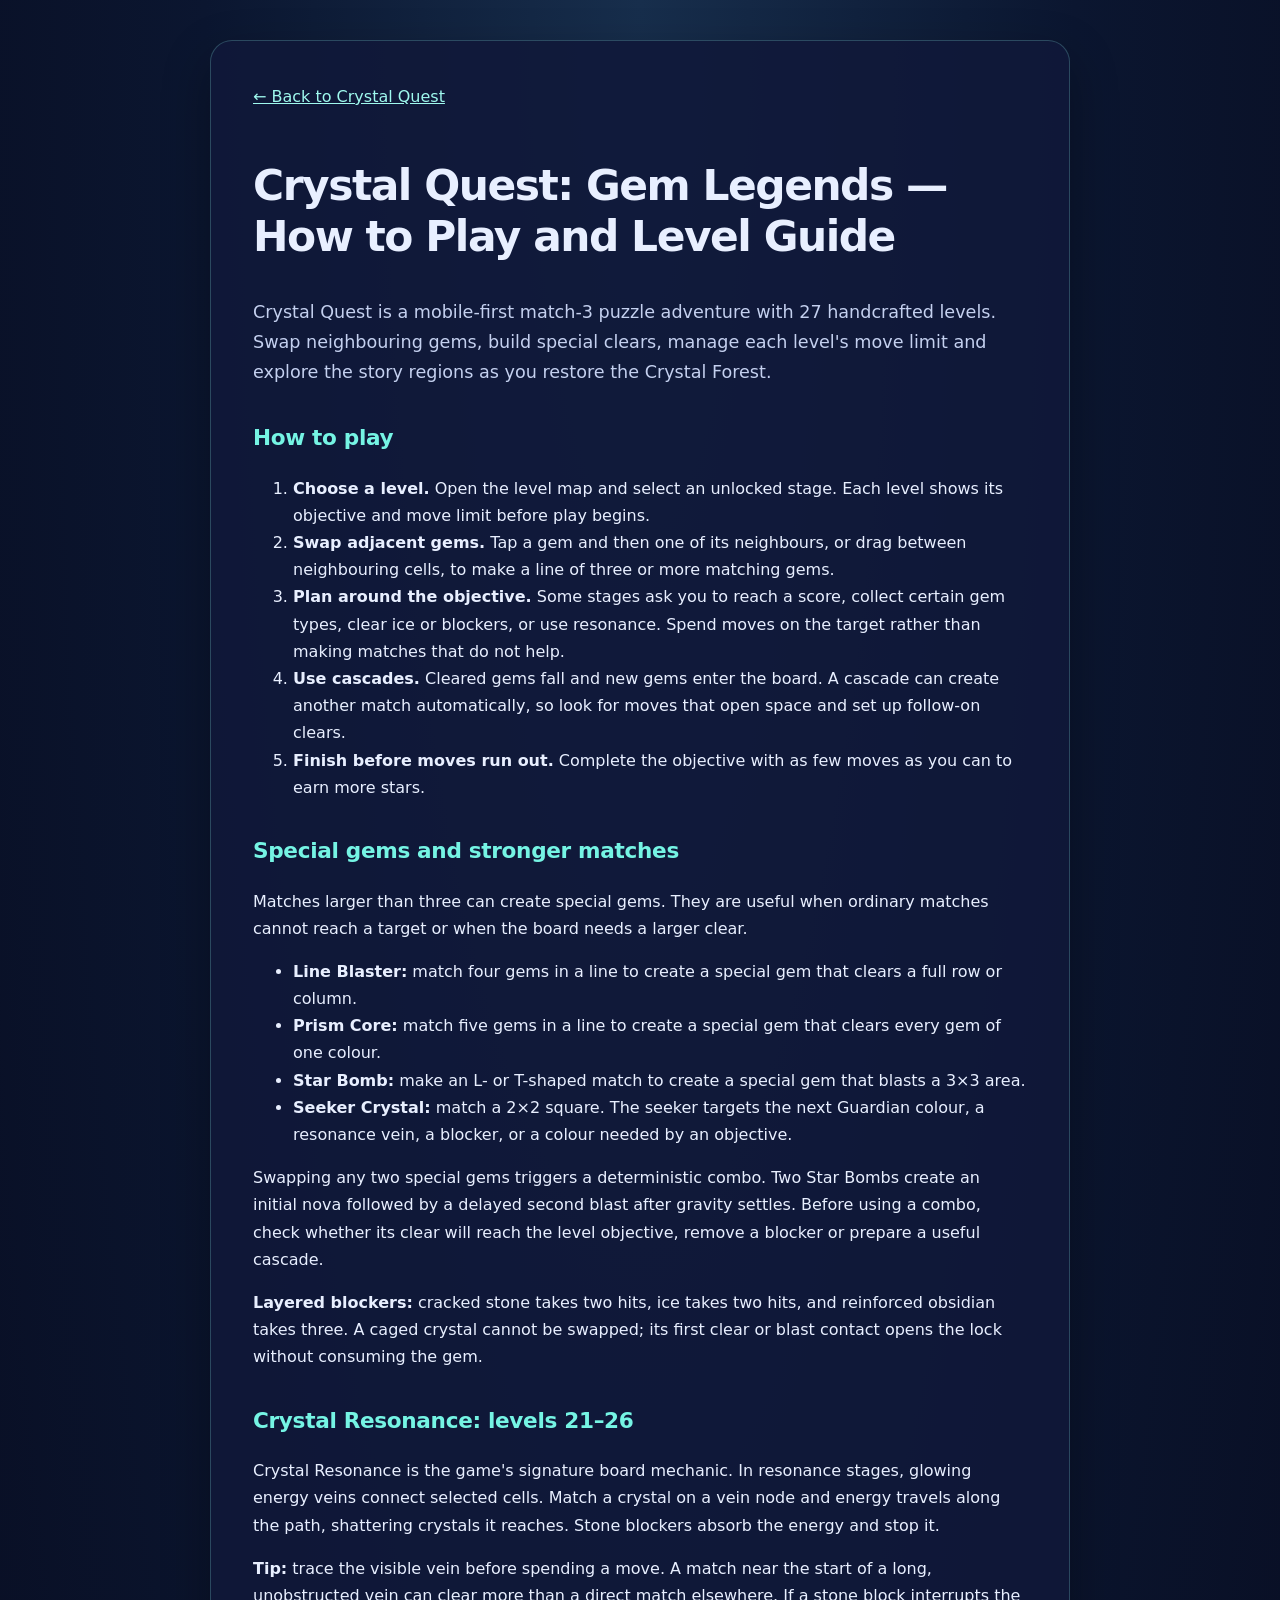
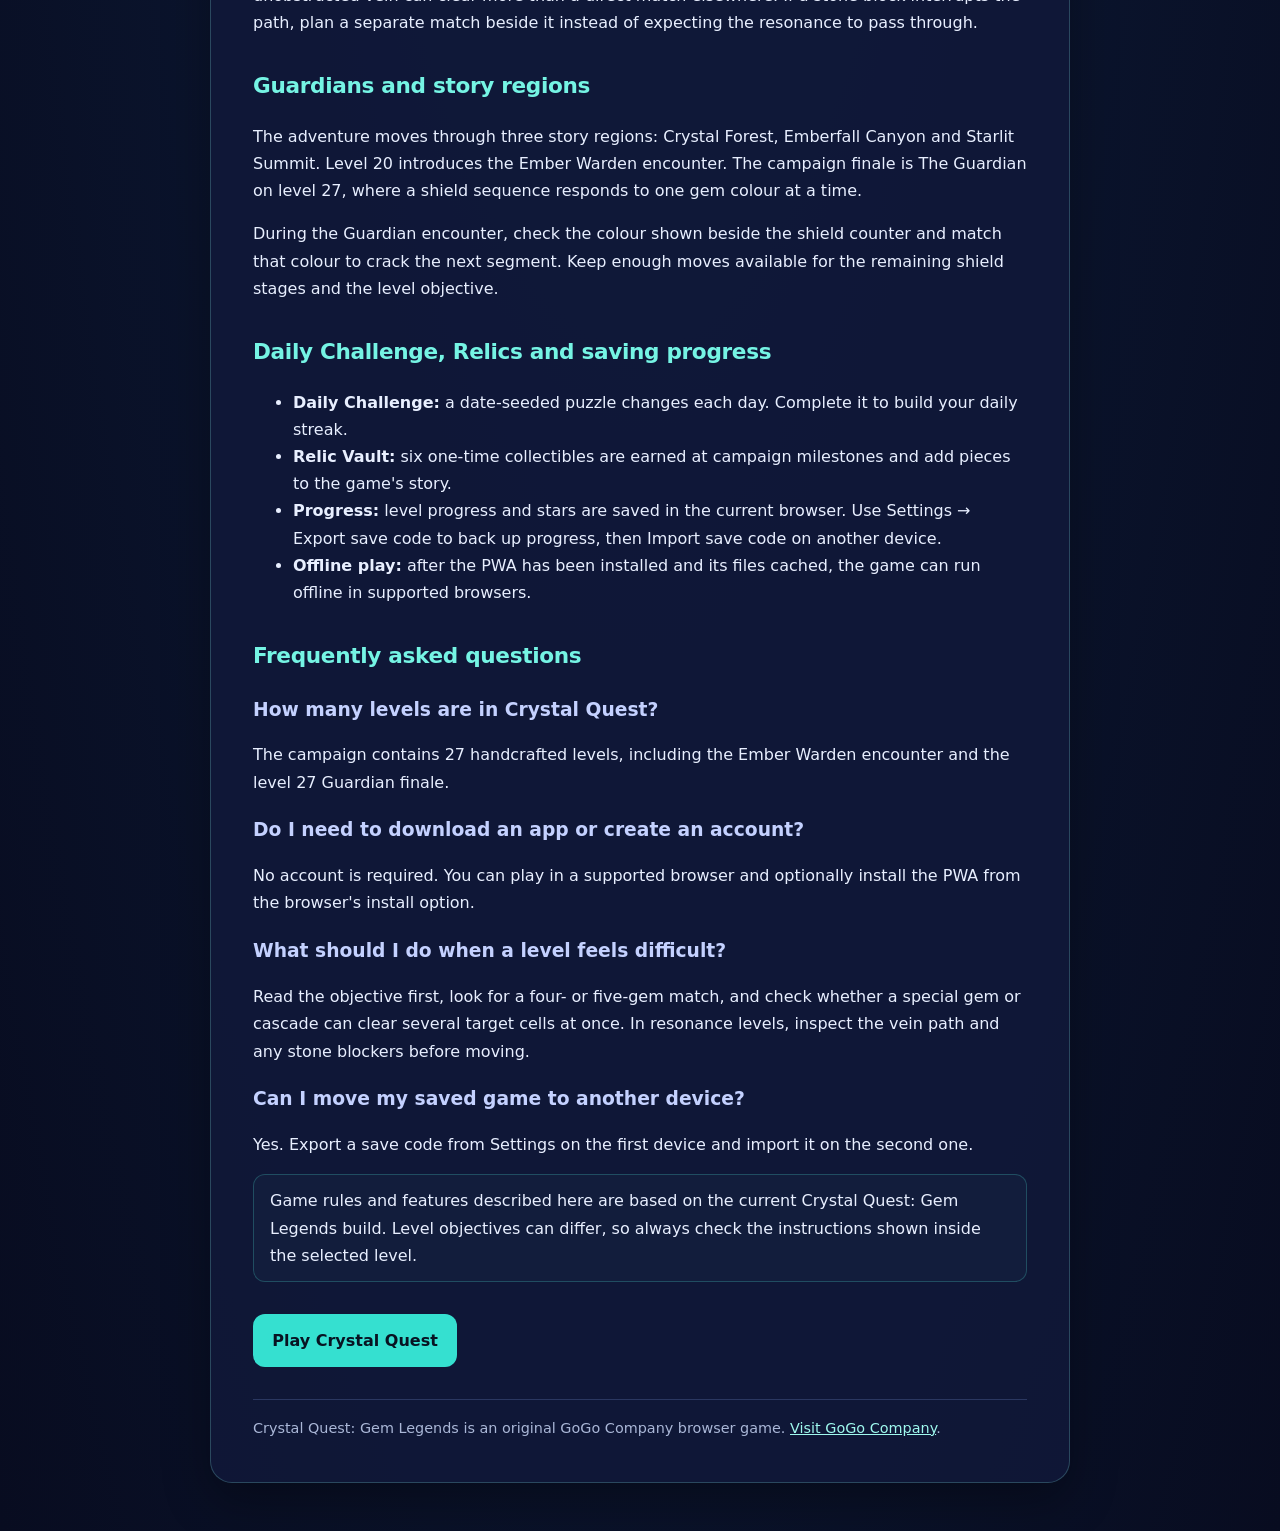
==== commit 9885010a: "docs: explain seeker combos and layered obstacles" ====
--- a/guide.html
+++ b/guide.html
@@ -92,8 +92,10 @@
       <li><strong>Line Blaster:</strong> match four gems in a line to create a special gem that clears a full row or column.</li>
       <li><strong>Prism Core:</strong> match five gems in a line to create a special gem that clears every gem of one colour.</li>
       <li><strong>Star Bomb:</strong> make an L- or T-shaped match to create a special gem that blasts a 3×3 area.</li>
+      <li><strong>Seeker Crystal:</strong> match a 2×2 square. The seeker targets the next Guardian colour, a resonance vein, a blocker, or a colour needed by an objective.</li>
     </ul>
-    <p>Swapping two special gems together triggers a larger combined effect. Before using one, check whether its clear will reach the level objective, remove a blocker or prepare a useful cascade.</p>
+    <p>Swapping any two special gems triggers a deterministic combo. Two Star Bombs create an initial nova followed by a delayed second blast after gravity settles. Before using a combo, check whether its clear will reach the level objective, remove a blocker or prepare a useful cascade.</p>
+    <p><strong>Layered blockers:</strong> cracked stone takes two hits, ice takes two hits, and reinforced obsidian takes three. A caged crystal cannot be swapped; its first clear or blast contact opens the lock without consuming the gem.</p>
 
     <h2>Crystal Resonance: levels 21–26</h2>
     <p>Crystal Resonance is the game's signature board mechanic. In resonance stages, glowing energy veins connect selected cells. Match a crystal on a vein node and energy travels along the path, shattering crystals it reaches. Stone blockers absorb the energy and stop it.</p>
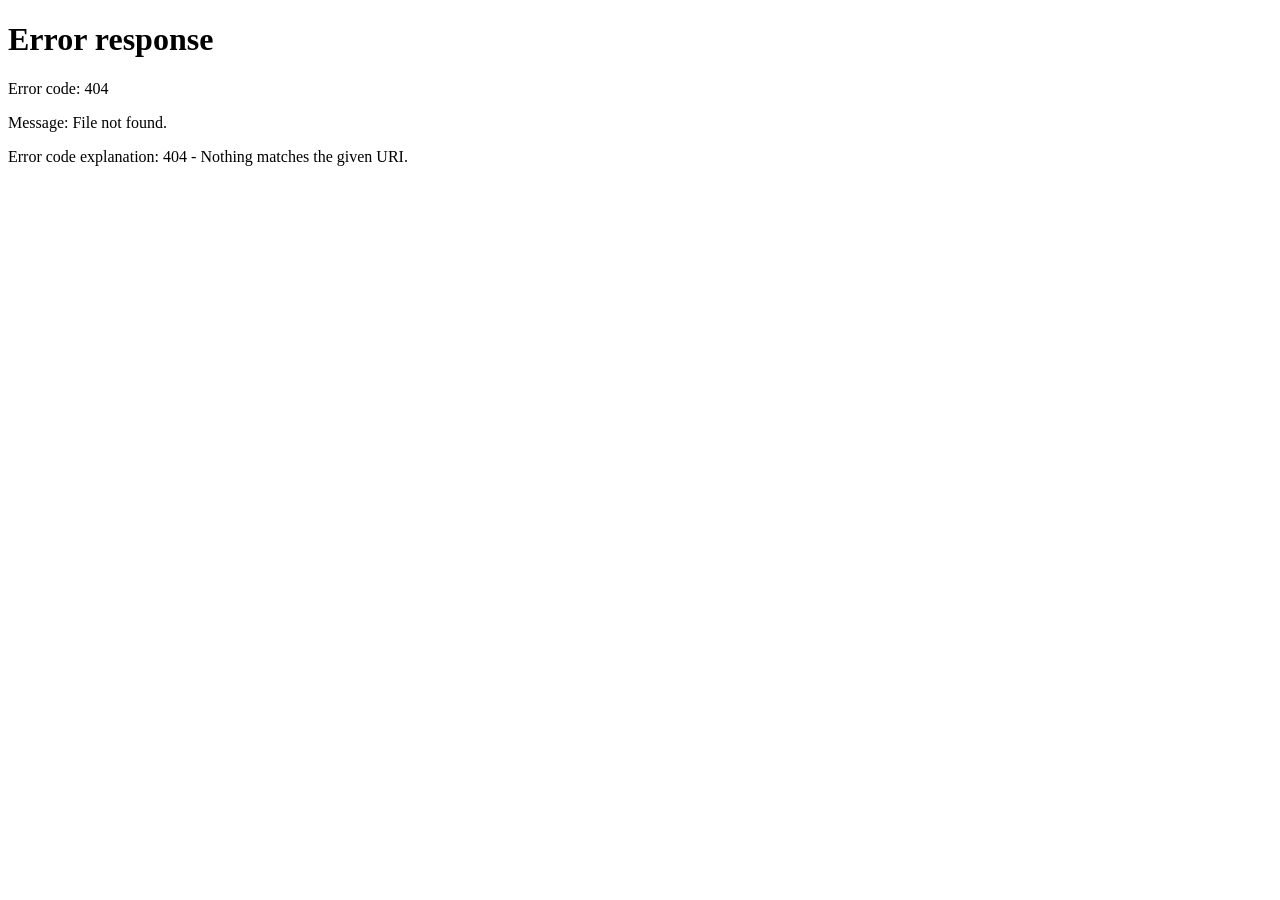
==== commit aa3bc467: "seo: consolidate legacy Crystal Quest guide route" ====
--- a/guide.html
+++ b/guide.html
@@ -4,9 +4,10 @@
   <meta charset="utf-8" />
   <meta name="viewport" content="width=device-width, initial-scale=1" />
   <meta name="description" content="Learn how to play Crystal Quest: Gem Legends, create special gems, use Crystal Resonance, beat Guardians and complete all 27 match-3 levels." />
-  <meta name="robots" content="index, follow" />
+  <meta name="robots" content="noindex, follow" />
+  <meta http-equiv="refresh" content="0;url=/crystalquest/guide/" />
   <title>Crystal Quest Guide: Match-3 Tips, Gems &amp; Levels</title>
-  <link rel="canonical" href="https://gogocompany.in/crystalquest/guide.html" />
+  <link rel="canonical" href="https://gogocompany.in/crystalquest/guide/" />
   <meta property="og:title" content="Crystal Quest Guide: Match-3 Tips, Gems &amp; Levels" />
   <meta property="og:description" content="Learn how to play Crystal Quest: Gem Legends, create special gems, use Crystal Resonance, beat Guardians and complete all 27 match-3 levels." />
   <meta property="og:type" content="article" />
